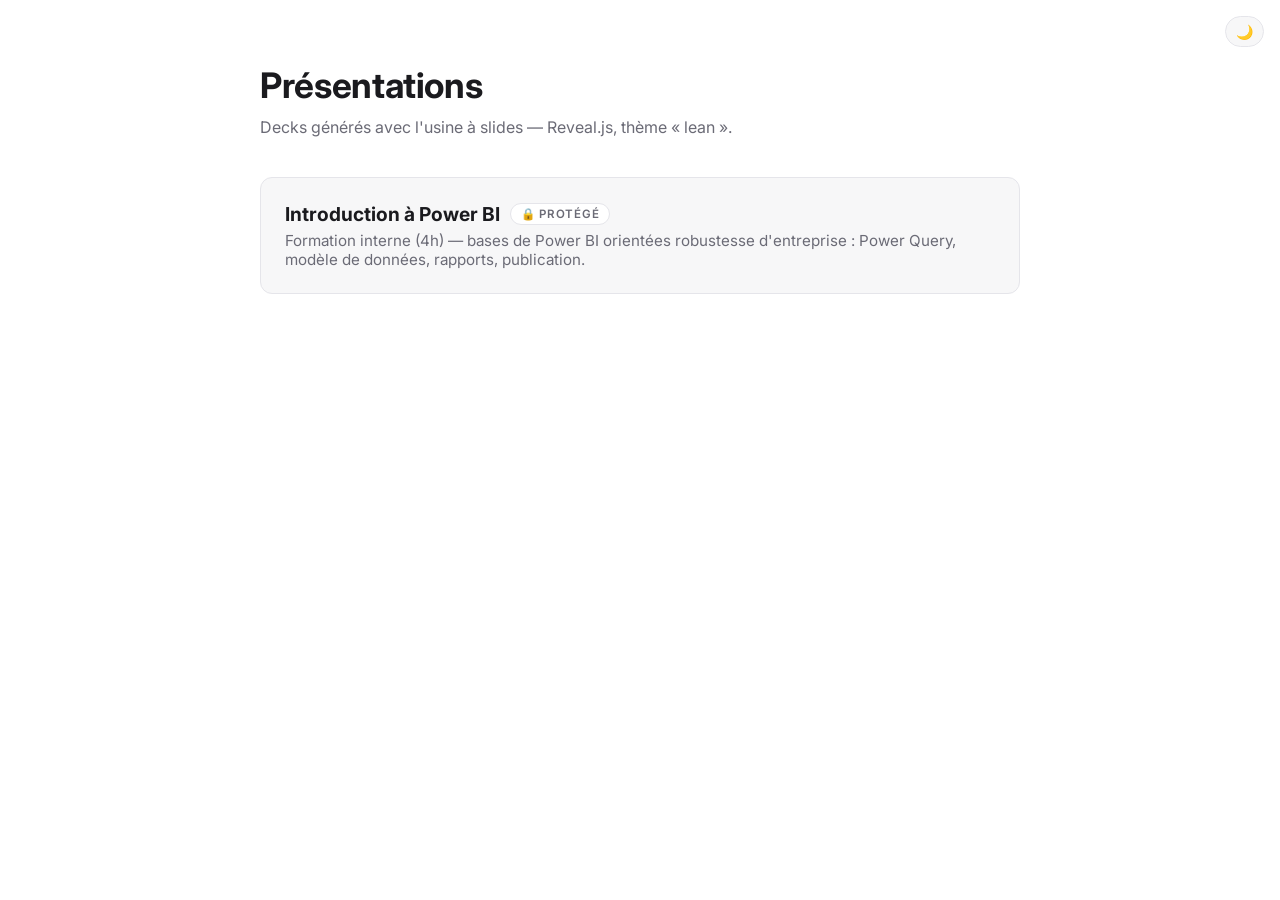
==== index.html @ d25d070b "Initial commit: slide factory with Power BI intro deck - Shared "lean" Reveal.js theme (FR/EN/ES, da" ====
<!DOCTYPE html>
<html lang="fr">
<head>
  <meta charset="utf-8" />
  <meta name="viewport" content="width=device-width, initial-scale=1.0" />
  <title>Présentations</title>

  <link rel="preconnect" href="https://fonts.googleapis.com" />
  <link rel="preconnect" href="https://fonts.gstatic.com" crossorigin />
  <link href="https://fonts.googleapis.com/css2?family=Inter:wght@400;600;700&display=swap" rel="stylesheet" />

  <link rel="stylesheet" href="shared/theme/lean.css" />

  <style>
    body {
      font-family: var(--font-sans);
      background: var(--bg);
      color: var(--text);
      margin: 0;
      padding: 64px 24px;
    }
    .wrap {
      max-width: 760px;
      margin: 0 auto;
    }
    h1 {
      font-size: 2.2em;
      font-weight: 700;
      letter-spacing: -0.01em;
      margin: 0 0 0.3em 0;
    }
    .lead {
      color: var(--text-muted);
      margin: 0 0 2.5em 0;
    }
    .deck-link {
      display: block;
      text-decoration: none;
      color: inherit;
      margin-bottom: 16px;
    }
    .deck-link .card {
      border: 1px solid var(--border);
      border-radius: 12px;
      padding: 24px;
      background: var(--bg-alt);
      transition: border-color 0.15s ease;
    }
    .deck-link:hover .card {
      border-color: var(--accent);
    }
    .deck-link h2 {
      font-size: 1.2em;
      font-weight: 700;
      margin: 0 0 0.3em 0;
      display: flex;
      align-items: center;
      gap: 10px;
    }
    .deck-link p {
      margin: 0;
      color: var(--text-muted);
      font-size: 0.95em;
    }
    .badge {
      font-size: 0.6em;
      font-weight: 600;
      letter-spacing: 0.06em;
      text-transform: uppercase;
      color: var(--text-muted);
      border: 1px solid var(--border);
      border-radius: 999px;
      padding: 3px 10px;
      background: var(--bg);
    }
    .theme-switch {
      position: fixed;
      top: 16px;
      right: 16px;
      border: 1px solid var(--border);
      border-radius: 999px;
      background: var(--bg-alt);
      color: var(--text-muted);
      font-size: 14px;
      padding: 6px 10px;
      cursor: pointer;
      font-family: var(--font-sans);
    }
  </style>
</head>
<body>
  <button type="button" class="theme-switch" data-toggle-theme aria-label="Basculer le mode sombre / Toggle dark mode">🌙</button>

  <div class="wrap">
    <h1>Présentations</h1>
    <p class="lead">Decks générés avec l'usine à slides — Reveal.js, thème « lean ».</p>

    <a class="deck-link" href="powerbi/slides/index.protected.html">
      <div class="card">
        <h2>Introduction à Power BI <span class="badge">🔒 Protégé</span></h2>
        <p>Formation interne (4h) — bases de Power BI orientées robustesse d'entreprise : Power Query, modèle de données, rapports, publication.</p>
      </div>
    </a>
  </div>

  <script>
    var root = document.documentElement;
    function applyTheme(theme) {
      root.setAttribute('data-theme', theme);
      localStorage.setItem('slide-theme', theme);
    }
    document.querySelector('[data-toggle-theme]').addEventListener('click', function () {
      applyTheme(root.getAttribute('data-theme') === 'dark' ? 'light' : 'dark');
    });
    applyTheme(localStorage.getItem('slide-theme') || 'light');
  </script>
</body>
</html>
---- shared/theme/lean.css ----
/*
 * "Lean" Reveal.js theme — usine à slides
 *
 * Esthétique sobre inspirée des design systems modernes (type/espacement
 * généreux, une seule couleur d'accent, pas de dégradés ni d'ombres lourdes).
 *
 * Personnalisation par deck : surcharger les variables --accent, --bg, etc.
 * dans une feuille de style chargée APRÈS ce fichier (voir shared/theme/README
 * ou le commentaire en tête de chaque index.html généré).
 */

:root {
  --bg: #ffffff;
  --bg-alt: #f7f7f8;
  --text: #1a1a1e;
  --text-muted: #6b6b76;
  --accent: #4f46e5;
  --accent-contrast: #ffffff;
  --border: #e5e5ea;
  --code-bg: #f4f4f6;
  --code-string: #15803d;
  --code-number: #b45309;

  --font-sans: "Inter", -apple-system, "Segoe UI", Helvetica, Arial, sans-serif;
  --font-mono: "JetBrains Mono", "SF Mono", Menlo, Consolas, monospace;

  --r-heading-line-height: 1.15;
  --r-block-margin: 24px;
}

/* ---------- Dark mode ---------- */
/* Activé via [data-theme="dark"] sur <html> (voir template.html) */

:root[data-theme="dark"] {
  --bg: #18181b;
  --bg-alt: #232328;
  --text: #f4f4f5;
  --text-muted: #a1a1aa;
  --accent: #818cf8;
  --accent-contrast: #18181b;
  --border: #33333a;
  --code-bg: #232328;
  --code-string: #86efac;
  --code-number: #fbbf24;
}

/* ---------- i18n ---------- */
/* Chaque bloc traduit porte un attribut lang="fr|en|es" ; on n'affiche que
   celui qui correspond au data-lang courant sur <html>. Les éléments SANS
   attribut lang (code, images, structure) restent toujours visibles. */

:root[data-lang="fr"] [lang="en"],
:root[data-lang="fr"] [lang="es"],
:root[data-lang="en"] [lang="fr"],
:root[data-lang="en"] [lang="es"],
:root[data-lang="es"] [lang="fr"],
:root[data-lang="es"] [lang="en"] {
  display: none !important;
}

/* ---------- Niveau de détail (light / complet) ---------- */
/* Activé via data-detail="light|full" sur <html> (voir template.html).
   Les blocs portant la classe .detail apportent un complément
   d'information (relecture autonome) et restent masqués en mode "light"
   (présentation), affichés en mode "full". */

:root[data-detail="light"] .detail,
:root:not([data-detail]) .detail {
  display: none !important;
}

.reveal .detail {
  margin-top: var(--r-block-margin);
  padding: 14px 20px;
  border-left: 3px solid var(--accent);
  background: var(--bg-alt);
  border-radius: 0 8px 8px 0;
  font-size: 0.8em;
  color: var(--text-muted);
}

.reveal .detail > :last-child {
  margin-bottom: 0;
}

/* ---------- Base ---------- */

.reveal {
  font-family: var(--font-sans);
  font-size: 30px;
  font-weight: 400;
  color: var(--text);
  background-color: var(--bg);
  letter-spacing: 0;
}

.reveal .slides section {
  text-align: left;
  padding: 64px 80px;
}

.reveal .slides {
  text-align: left;
}

/* Slides marked .center keep the classic centered layout (titres, citations) */
.reveal .slides section.center {
  text-align: center;
}

/* ---------- Headings ---------- */

.reveal h1,
.reveal h2,
.reveal h3,
.reveal h4 {
  font-family: var(--font-sans);
  color: var(--text);
  font-weight: 700;
  line-height: var(--r-heading-line-height);
  letter-spacing: -0.01em;
  text-transform: none;
  margin: 0 0 0.5em 0;
}

.reveal h1 { font-size: 2.6em; }
.reveal h2 { font-size: 1.8em; }
.reveal h3 { font-size: 1.3em; color: var(--text-muted); font-weight: 600; }
.reveal h4 { font-size: 1.05em; color: var(--text-muted); font-weight: 600; }

/* Eyebrow / kicker au-dessus du titre de slide */
.reveal .eyebrow {
  display: block;
  font-size: 0.5em;
  font-weight: 700;
  letter-spacing: 0.12em;
  text-transform: uppercase;
  color: var(--accent);
  margin-bottom: 0.6em;
}

/* ---------- Text ---------- */

.reveal p {
  margin: 0 0 var(--r-block-margin) 0;
  line-height: 1.5;
}

.reveal .lead {
  font-size: 1.3em;
  color: var(--text-muted);
  font-weight: 400;
}

.reveal strong {
  font-weight: 600;
  color: var(--text);
}

.reveal a {
  color: var(--accent);
  text-decoration: underline;
  text-decoration-color: var(--border);
  text-underline-offset: 0.15em;
}

/* ---------- Lists ---------- */

.reveal ul,
.reveal ol {
  display: block;
  margin: 0 0 var(--r-block-margin) 0;
  padding-left: 1em;
}

.reveal li {
  margin-bottom: 0.45em;
  line-height: 1.4;
}

.reveal ul { list-style: none; }
.reveal ul > li { padding-left: 1.4em; position: relative; }
.reveal ul > li::before {
  content: "";
  position: absolute;
  left: 0;
  top: 0.55em;
  width: 7px;
  height: 7px;
  border-radius: 50%;
  background: var(--accent);
}

/* ---------- Code ---------- */

.reveal pre {
  width: 100%;
  margin: var(--r-block-margin) 0;
  box-shadow: none;
  border: 1px solid var(--border);
  border-radius: 8px;
  background: var(--code-bg);
}

.reveal pre code {
  font-family: var(--font-mono);
  padding: 16px 20px;
  max-height: none;
  border-radius: 8px;
}

.reveal code {
  font-family: var(--font-mono);
  background: var(--code-bg);
  border-radius: 4px;
  padding: 0.15em 0.4em;
  font-size: 0.85em;
}

/* Coloration syntaxique (highlight.js) basée sur les variables du thème,
   pour s'adapter automatiquement au mode clair/sombre. */
.hljs {
  background: transparent;
  color: var(--text);
}

.hljs-keyword,
.hljs-built_in,
.hljs-type,
.hljs-title.function_ {
  color: var(--accent);
}

.hljs-string,
.hljs-attr {
  color: var(--code-string);
}

.hljs-number,
.hljs-literal {
  color: var(--code-number);
}

.hljs-comment {
  color: var(--text-muted);
  font-style: italic;
}

/* ---------- Tables ---------- */

.reveal table {
  width: 100%;
  border-collapse: collapse;
  margin: var(--r-block-margin) 0;
  font-size: 0.85em;
}

.reveal table th,
.reveal table td {
  border-bottom: 1px solid var(--border);
  padding: 0.5em 0.8em;
  text-align: left;
}

.reveal table th {
  color: var(--text-muted);
  font-weight: 600;
  text-transform: uppercase;
  font-size: 0.75em;
  letter-spacing: 0.05em;
}

/* ---------- Cards / grid helpers ---------- */
/* Utilitaires simples pour composer des layouts sans CSS custom par slide */

.reveal .grid {
  display: grid;
  gap: 24px;
  width: 100%;
}

.reveal .grid.cols-2 { grid-template-columns: repeat(2, 1fr); }
.reveal .grid.cols-3 { grid-template-columns: repeat(3, 1fr); }

.reveal .card {
  border: 1px solid var(--border);
  border-radius: 12px;
  padding: 24px;
  background: var(--bg-alt);
}

.reveal .card h3,
.reveal .card h4 {
  margin-top: 0;
}

.reveal .stat {
  font-size: 2.4em;
  font-weight: 700;
  color: var(--accent);
  line-height: 1;
  margin-bottom: 0.2em;
}

.reveal .stat-label {
  font-size: 0.6em;
  color: var(--text-muted);
  text-transform: uppercase;
  letter-spacing: 0.08em;
  font-weight: 600;
}

/* ---------- Title / section slides ---------- */

.reveal section.title h1 {
  font-size: 3em;
}

.reveal section.title .subtitle {
  font-size: 1.2em;
  color: var(--text-muted);
  margin-top: 0.5em;
}

.reveal section.section h2 {
  font-size: 2.2em;
  color: var(--accent);
}

/* ---------- Footer / branding ---------- */

.reveal .slide-number {
  color: var(--text-muted);
  font-size: 0.5em;
  background: transparent;
}

.reveal .progress {
  color: var(--accent);
  height: 3px;
}

/* ---------- Images ---------- */

.reveal section img {
  border: none;
  box-shadow: none;
  border-radius: 8px;
}

/* ---------- Blockquote ---------- */

.reveal blockquote {
  border-left: 3px solid var(--accent);
  padding-left: 24px;
  font-style: normal;
  color: var(--text-muted);
  width: 100%;
  box-shadow: none;
  background: transparent;
}

/* ---------- Switcher langue / thème ---------- */
/* Barre flottante générée par template.html, hors du flux des slides */

.deck-controls {
  position: fixed;
  top: 16px;
  right: 16px;
  z-index: 100;
  display: flex;
  align-items: center;
  gap: 8px;
  font-family: var(--font-sans);
}

.deck-controls .lang-switch,
.deck-controls .detail-switch {
  display: flex;
  border: 1px solid var(--border);
  border-radius: 999px;
  overflow: hidden;
  background: var(--bg-alt);
}

.deck-controls .lang-switch button,
.deck-controls .detail-switch button,
.deck-controls .theme-switch {
  border: none;
  background: transparent;
  color: var(--text-muted);
  font-family: var(--font-sans);
  font-size: 12px;
  font-weight: 600;
  letter-spacing: 0.04em;
  cursor: pointer;
  padding: 6px 12px;
  line-height: 1;
}

.deck-controls .lang-switch button[aria-pressed="true"],
.deck-controls .detail-switch button[aria-pressed="true"] {
  background: var(--accent);
  color: var(--accent-contrast);
}

.deck-controls .theme-switch {
  border: 1px solid var(--border);
  border-radius: 999px;
  background: var(--bg-alt);
  padding: 6px 10px;
  font-size: 14px;
}

@media print {
  .deck-controls {
    display: none;
  }
}
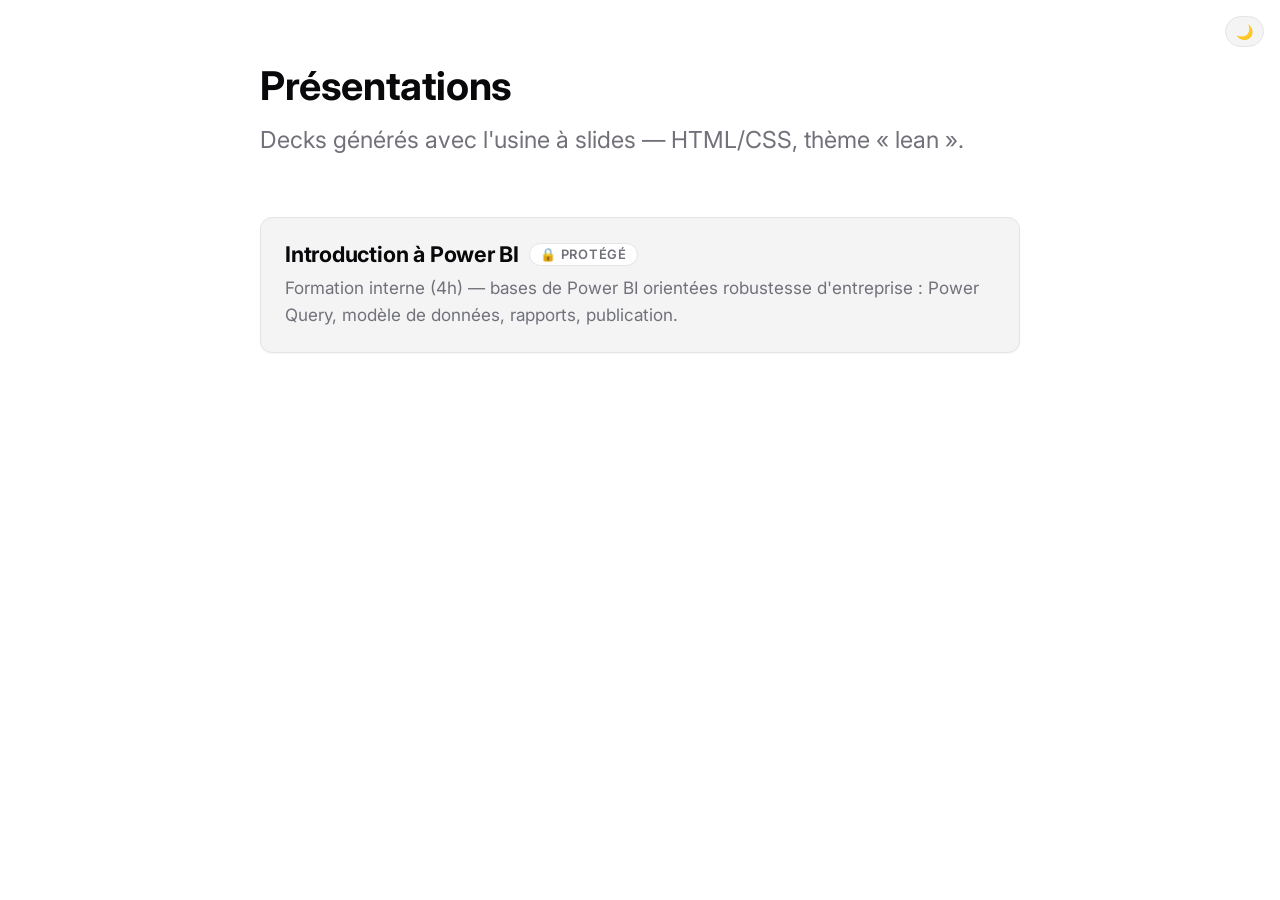
==== commit ecd0bc23: "Replace Reveal.js with plain HTML/CSS, shadcn-inspired lean theme Decks now scroll like a website (f" ====
--- a/index.html
+++ b/index.html
@@ -93,7 +93,7 @@
 
   <div class="wrap">
     <h1>Présentations</h1>
-    <p class="lead">Decks générés avec l'usine à slides — Reveal.js, thème « lean ».</p>
+    <p class="lead">Decks générés avec l'usine à slides — HTML/CSS, thème « lean ».</p>
 
     <a class="deck-link" href="powerbi/slides/index.protected.html">
       <div class="card">
--- a/shared/theme/lean.css
+++ b/shared/theme/lean.css
@@ -1,47 +1,56 @@
 /*
- * "Lean" Reveal.js theme — usine à slides
+ * "Lean" theme — usine à slides (HTML/CSS classique, sans framework)
  *
- * Esthétique sobre inspirée des design systems modernes (type/espacement
- * généreux, une seule couleur d'accent, pas de dégradés ni d'ombres lourdes).
+ * Esthétique inspirée de shadcn/ui : palette neutre (zinc), bordures fines,
+ * coins arrondis, ombres très discrètes, typographie généreuse. Chaque
+ * "slide" est une section plein écran avec scroll-snap — on navigue au
+ * scroll, aux flèches, ou en swipant, comme sur un site, pas un PowerPoint.
  *
  * Personnalisation par deck : surcharger les variables --accent, --bg, etc.
- * dans une feuille de style chargée APRÈS ce fichier (voir shared/theme/README
- * ou le commentaire en tête de chaque index.html généré).
+ * dans un <style> chargé APRÈS ce fichier (voir template.html).
  */
 
 :root {
   --bg: #ffffff;
-  --bg-alt: #f7f7f8;
-  --text: #1a1a1e;
-  --text-muted: #6b6b76;
+  --bg-alt: #f4f4f5;
+  --text: #09090b;
+  --text-muted: #71717a;
   --accent: #4f46e5;
   --accent-contrast: #ffffff;
-  --border: #e5e5ea;
+  --border: #e4e4e7;
   --code-bg: #f4f4f6;
   --code-string: #15803d;
   --code-number: #b45309;
+  --shadow-sm: 0 1px 2px 0 rgb(0 0 0 / 0.04);
+  --shadow-md: 0 4px 12px -2px rgb(0 0 0 / 0.06);
+
+  --radius-sm: 6px;
+  --radius-md: 10px;
+  --radius-lg: 14px;
 
   --font-sans: "Inter", -apple-system, "Segoe UI", Helvetica, Arial, sans-serif;
   --font-mono: "JetBrains Mono", "SF Mono", Menlo, Consolas, monospace;
 
-  --r-heading-line-height: 1.15;
-  --r-block-margin: 24px;
+  --block-margin: 24px;
+  --slide-max-width: 1080px;
 }
 
 /* ---------- Dark mode ---------- */
 /* Activé via [data-theme="dark"] sur <html> (voir template.html) */
 
 :root[data-theme="dark"] {
-  --bg: #18181b;
-  --bg-alt: #232328;
-  --text: #f4f4f5;
+  --bg: #09090b;
+  --bg-alt: #18181b;
+  --text: #fafafa;
   --text-muted: #a1a1aa;
   --accent: #818cf8;
-  --accent-contrast: #18181b;
-  --border: #33333a;
-  --code-bg: #232328;
+  --accent-contrast: #09090b;
+  --border: #27272a;
+  --code-bg: #18181b;
   --code-string: #86efac;
   --code-number: #fbbf24;
+  --shadow-sm: 0 1px 2px 0 rgb(0 0 0 / 0.4);
+  --shadow-md: 0 4px 12px -2px rgb(0 0 0 / 0.5);
 }
 
 /* ---------- i18n ---------- */
@@ -69,95 +78,116 @@
   display: none !important;
 }
 
-.reveal .detail {
-  margin-top: var(--r-block-margin);
+.detail {
+  margin-top: var(--block-margin);
   padding: 14px 20px;
   border-left: 3px solid var(--accent);
   background: var(--bg-alt);
-  border-radius: 0 8px 8px 0;
-  font-size: 0.8em;
-  color: var(--text-muted);
-}
-
-.reveal .detail > :last-child {
+  border-radius: 0 var(--radius-md) var(--radius-md) 0;
+  font-size: 0.85em;
+  color: var(--text-muted);
+}
+
+.detail > :last-child {
   margin-bottom: 0;
 }
 
 /* ---------- Base ---------- */
 
-.reveal {
+* {
+  box-sizing: border-box;
+}
+
+html, body {
+  margin: 0;
+  height: 100%;
+}
+
+body {
   font-family: var(--font-sans);
-  font-size: 30px;
+  font-size: 18px;
   font-weight: 400;
+  line-height: 1.6;
   color: var(--text);
   background-color: var(--bg);
   letter-spacing: 0;
-}
-
-.reveal .slides section {
+  height: 100vh;
+  overflow-y: auto;
+  scroll-snap-type: y mandatory;
+  scroll-behavior: smooth;
+}
+
+/* ---------- Slides ---------- */
+/* Chaque <section class="slide"> occupe (au moins) un écran et s'aligne au
+   scroll-snap. Si le contenu dépasse (mode "full" avec .detail), la section
+   s'étire simplement — on scrolle naturellement à l'intérieur. */
+
+.slide {
+  min-height: 100vh;
+  width: min(100%, var(--slide-max-width));
+  margin: 0 auto;
+  padding: 64px 48px;
+  display: flex;
+  flex-direction: column;
+  justify-content: center;
   text-align: left;
-  padding: 64px 80px;
-}
-
-.reveal .slides {
-  text-align: left;
-}
-
-/* Slides marked .center keep the classic centered layout (titres, citations) */
-.reveal .slides section.center {
+  scroll-snap-align: start;
+  scroll-snap-stop: always;
+}
+
+/* Slides marquées .center : layout centré (titres, séparateurs, citations) */
+.slide.center {
+  align-items: center;
   text-align: center;
 }
 
 /* ---------- Headings ---------- */
 
-.reveal h1,
-.reveal h2,
-.reveal h3,
-.reveal h4 {
+h1, h2, h3, h4 {
   font-family: var(--font-sans);
   color: var(--text);
   font-weight: 700;
-  line-height: var(--r-heading-line-height);
+  line-height: 1.15;
   letter-spacing: -0.01em;
   text-transform: none;
   margin: 0 0 0.5em 0;
 }
 
-.reveal h1 { font-size: 2.6em; }
-.reveal h2 { font-size: 1.8em; }
-.reveal h3 { font-size: 1.3em; color: var(--text-muted); font-weight: 600; }
-.reveal h4 { font-size: 1.05em; color: var(--text-muted); font-weight: 600; }
+h1 { font-size: clamp(2em, 5vw, 3em); }
+h2 { font-size: clamp(1.5em, 3.4vw, 2em); }
+h3 { font-size: 1.3em; color: var(--text-muted); font-weight: 600; }
+h4 { font-size: 1.05em; color: var(--text-muted); font-weight: 600; }
 
 /* Eyebrow / kicker au-dessus du titre de slide */
-.reveal .eyebrow {
+.eyebrow {
   display: block;
-  font-size: 0.5em;
+  font-size: 0.8em;
   font-weight: 700;
   letter-spacing: 0.12em;
   text-transform: uppercase;
   color: var(--accent);
-  margin-bottom: 0.6em;
+  margin-bottom: 0.8em;
 }
 
 /* ---------- Text ---------- */
 
-.reveal p {
-  margin: 0 0 var(--r-block-margin) 0;
-  line-height: 1.5;
-}
-
-.reveal .lead {
+p {
+  margin: 0 0 var(--block-margin) 0;
+  line-height: 1.6;
+}
+
+.lead {
   font-size: 1.3em;
   color: var(--text-muted);
   font-weight: 400;
 }
 
-.reveal strong {
+strong {
   font-weight: 600;
   color: var(--text);
 }
 
-.reveal a {
+a {
   color: var(--accent);
   text-decoration: underline;
   text-decoration-color: var(--border);
@@ -166,25 +196,24 @@
 
 /* ---------- Lists ---------- */
 
-.reveal ul,
-.reveal ol {
+ul, ol {
   display: block;
-  margin: 0 0 var(--r-block-margin) 0;
+  margin: 0 0 var(--block-margin) 0;
   padding-left: 1em;
 }
 
-.reveal li {
+li {
   margin-bottom: 0.45em;
-  line-height: 1.4;
-}
-
-.reveal ul { list-style: none; }
-.reveal ul > li { padding-left: 1.4em; position: relative; }
-.reveal ul > li::before {
+  line-height: 1.5;
+}
+
+ul { list-style: none; }
+ul > li { padding-left: 1.4em; position: relative; }
+ul > li::before {
   content: "";
   position: absolute;
   left: 0;
-  top: 0.55em;
+  top: 0.6em;
   width: 7px;
   height: 7px;
   border-radius: 50%;
@@ -193,23 +222,25 @@
 
 /* ---------- Code ---------- */
 
-.reveal pre {
+pre {
   width: 100%;
-  margin: var(--r-block-margin) 0;
+  margin: var(--block-margin) 0;
   box-shadow: none;
   border: 1px solid var(--border);
-  border-radius: 8px;
+  border-radius: var(--radius-md);
   background: var(--code-bg);
-}
-
-.reveal pre code {
+  overflow: auto;
+}
+
+pre code {
+  display: block;
   font-family: var(--font-mono);
   padding: 16px 20px;
-  max-height: none;
-  border-radius: 8px;
-}
-
-.reveal code {
+  font-size: 0.85em;
+  line-height: 1.5;
+}
+
+code {
   font-family: var(--font-mono);
   background: var(--code-bg);
   border-radius: 4px;
@@ -248,21 +279,21 @@
 
 /* ---------- Tables ---------- */
 
-.reveal table {
+table {
   width: 100%;
   border-collapse: collapse;
-  margin: var(--r-block-margin) 0;
-  font-size: 0.85em;
-}
-
-.reveal table th,
-.reveal table td {
+  margin: var(--block-margin) 0;
+  font-size: 0.9em;
+}
+
+table th,
+table td {
   border-bottom: 1px solid var(--border);
-  padding: 0.5em 0.8em;
+  padding: 0.6em 0.9em;
   text-align: left;
 }
 
-.reveal table th {
+table th {
   color: var(--text-muted);
   font-weight: 600;
   text-transform: uppercase;
@@ -273,37 +304,38 @@
 /* ---------- Cards / grid helpers ---------- */
 /* Utilitaires simples pour composer des layouts sans CSS custom par slide */
 
-.reveal .grid {
+.grid {
   display: grid;
   gap: 24px;
   width: 100%;
 }
 
-.reveal .grid.cols-2 { grid-template-columns: repeat(2, 1fr); }
-.reveal .grid.cols-3 { grid-template-columns: repeat(3, 1fr); }
-
-.reveal .card {
+.grid.cols-2 { grid-template-columns: repeat(2, 1fr); }
+.grid.cols-3 { grid-template-columns: repeat(3, 1fr); }
+
+.card {
   border: 1px solid var(--border);
-  border-radius: 12px;
+  border-radius: var(--radius-lg);
   padding: 24px;
-  background: var(--bg-alt);
-}
-
-.reveal .card h3,
-.reveal .card h4 {
+  background: var(--bg);
+  box-shadow: var(--shadow-sm);
+}
+
+.card h3,
+.card h4 {
   margin-top: 0;
 }
 
-.reveal .stat {
+.stat {
   font-size: 2.4em;
   font-weight: 700;
   color: var(--accent);
   line-height: 1;
-  margin-bottom: 0.2em;
-}
-
-.reveal .stat-label {
-  font-size: 0.6em;
+  margin-bottom: 0.3em;
+}
+
+.stat-label {
+  font-size: 0.8em;
   color: var(--text-muted);
   text-transform: uppercase;
   letter-spacing: 0.08em;
@@ -312,56 +344,56 @@
 
 /* ---------- Title / section slides ---------- */
 
-.reveal section.title h1 {
-  font-size: 3em;
-}
-
-.reveal section.title .subtitle {
-  font-size: 1.2em;
+.slide.title h1 {
+  font-size: clamp(2.4em, 6vw, 3.6em);
+}
+
+.slide.title .subtitle {
+  font-size: 1.25em;
   color: var(--text-muted);
   margin-top: 0.5em;
 }
 
-.reveal section.section h2 {
-  font-size: 2.2em;
+.slide.section h2 {
+  font-size: clamp(1.8em, 4.5vw, 2.6em);
   color: var(--accent);
 }
 
-/* ---------- Footer / branding ---------- */
-
-.reveal .slide-number {
-  color: var(--text-muted);
-  font-size: 0.5em;
-  background: transparent;
-}
-
-.reveal .progress {
-  color: var(--accent);
-  height: 3px;
-}
-
 /* ---------- Images ---------- */
 
-.reveal section img {
+.slide img {
+  max-width: 100%;
+  border: 1px solid var(--border);
+  border-radius: var(--radius-lg);
+  box-shadow: var(--shadow-sm);
+}
+
+.slide.title img,
+.slide.center img {
   border: none;
   box-shadow: none;
-  border-radius: 8px;
 }
 
 /* ---------- Blockquote ---------- */
 
-.reveal blockquote {
+blockquote {
   border-left: 3px solid var(--accent);
   padding-left: 24px;
+  margin: var(--block-margin) 0;
   font-style: normal;
   color: var(--text-muted);
   width: 100%;
-  box-shadow: none;
-  background: transparent;
-}
-
-/* ---------- Switcher langue / thème ---------- */
-/* Barre flottante générée par template.html, hors du flux des slides */
+}
+
+/* ---------- Speaker notes ---------- */
+/* Notes orateur : jamais affichées dans le deck lui-même (visibles
+   uniquement dans le code source / en lecture du brief). */
+
+.notes {
+  display: none;
+}
+
+/* ---------- Deck controls (switcher langue / thème / détail) ---------- */
 
 .deck-controls {
   position: fixed;
@@ -380,7 +412,8 @@
   border: 1px solid var(--border);
   border-radius: 999px;
   overflow: hidden;
-  background: var(--bg-alt);
+  background: var(--bg);
+  box-shadow: var(--shadow-sm);
 }
 
 .deck-controls .lang-switch button,
@@ -396,6 +429,12 @@
   cursor: pointer;
   padding: 6px 12px;
   line-height: 1;
+  transition: background-color 0.15s ease, color 0.15s ease;
+}
+
+.deck-controls .lang-switch button:hover,
+.deck-controls .detail-switch button:hover {
+  background: var(--bg-alt);
 }
 
 .deck-controls .lang-switch button[aria-pressed="true"],
@@ -407,13 +446,73 @@
 .deck-controls .theme-switch {
   border: 1px solid var(--border);
   border-radius: 999px;
-  background: var(--bg-alt);
+  background: var(--bg);
+  box-shadow: var(--shadow-sm);
   padding: 6px 10px;
   font-size: 14px;
 }
 
+.deck-controls .theme-switch:hover {
+  background: var(--bg-alt);
+}
+
+/* ---------- Progress bar / slide counter ---------- */
+/* Indicateur de position dans le deck, géré en JS simple (IntersectionObserver). */
+
+.progress-bar {
+  position: fixed;
+  top: 0;
+  left: 0;
+  height: 3px;
+  width: 0%;
+  background: var(--accent);
+  z-index: 101;
+  transition: width 0.2s ease;
+}
+
+.slide-counter {
+  position: fixed;
+  bottom: 16px;
+  right: 16px;
+  z-index: 100;
+  font-family: var(--font-mono);
+  font-size: 12px;
+  color: var(--text-muted);
+  background: var(--bg);
+  border: 1px solid var(--border);
+  border-radius: 999px;
+  padding: 4px 10px;
+  box-shadow: var(--shadow-sm);
+}
+
+/* ---------- Responsive ---------- */
+
+@media (max-width: 760px) {
+  .slide {
+    padding: 48px 24px;
+  }
+  .grid.cols-2,
+  .grid.cols-3 {
+    grid-template-columns: 1fr;
+  }
+}
+
+/* ---------- Print / PDF export ---------- */
+/* Ouvrir index.html?print-pdf : chaque .slide devient une page imprimée. */
+
 @media print {
-  .deck-controls {
-    display: none;
+  body {
+    height: auto;
+    overflow: visible;
+    scroll-snap-type: none;
   }
-}
+  .slide {
+    min-height: 100vh;
+    page-break-after: always;
+  }
+  .deck-controls,
+  .progress-bar,
+  .slide-counter {
+    display: none !important;
+  }
+}
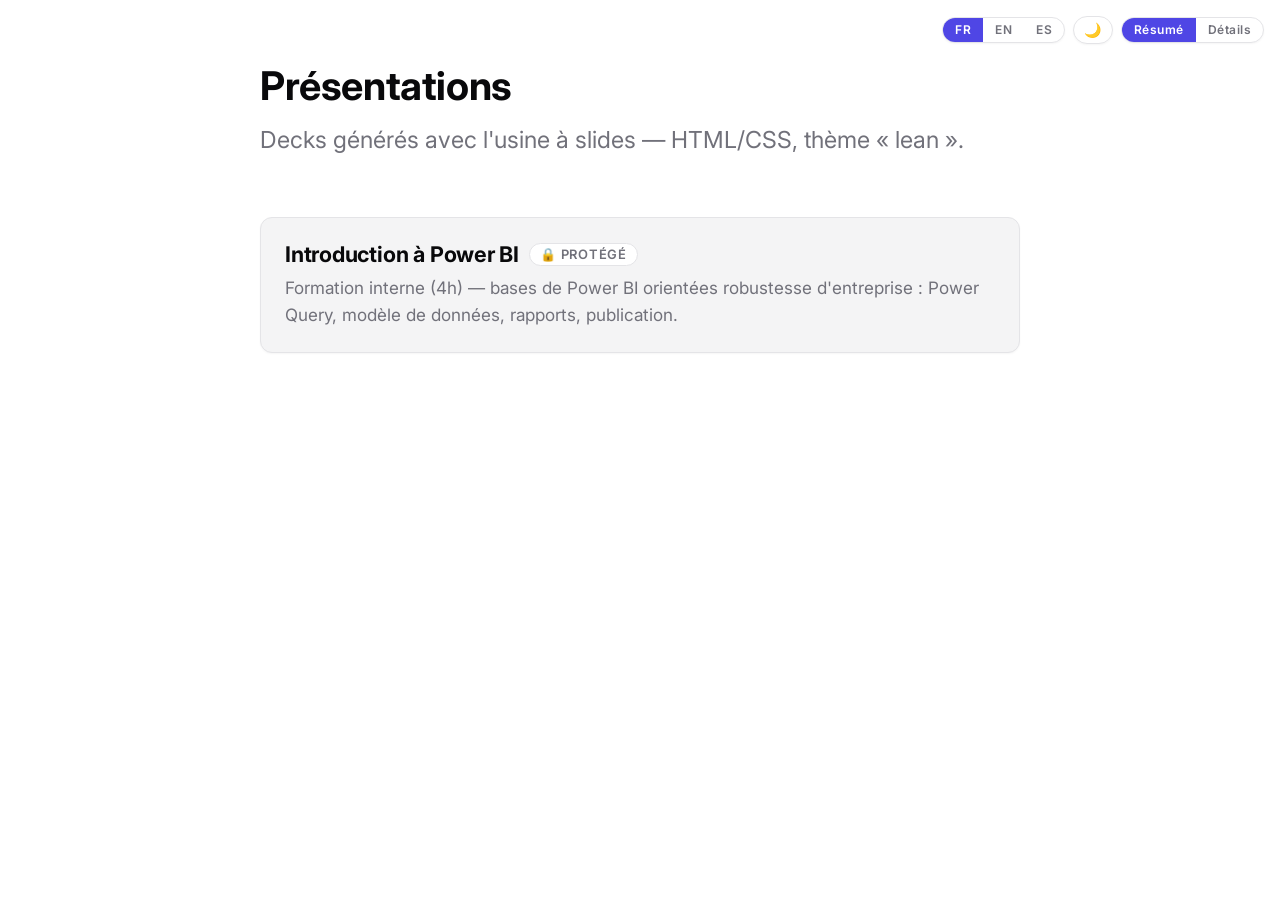
==== commit cb22ffa3: "Add home link, full controls toolbar on landing page, clearer detail labels - Deck pages get a 🏠 lin" ====
--- a/index.html
+++ b/index.html
@@ -73,46 +73,102 @@
       padding: 3px 10px;
       background: var(--bg);
     }
-    .theme-switch {
-      position: fixed;
-      top: 16px;
-      right: 16px;
-      border: 1px solid var(--border);
-      border-radius: 999px;
-      background: var(--bg-alt);
-      color: var(--text-muted);
-      font-size: 14px;
-      padding: 6px 10px;
-      cursor: pointer;
-      font-family: var(--font-sans);
-    }
   </style>
 </head>
 <body>
-  <button type="button" class="theme-switch" data-toggle-theme aria-label="Basculer le mode sombre / Toggle dark mode">🌙</button>
+  <div class="deck-controls">
+    <div class="lang-switch" role="group" aria-label="Langue / Language / Idioma">
+      <button type="button" data-set-lang="fr" aria-pressed="true">FR</button>
+      <button type="button" data-set-lang="en" aria-pressed="false">EN</button>
+      <button type="button" data-set-lang="es" aria-pressed="false">ES</button>
+    </div>
+    <button type="button" class="theme-switch" data-toggle-theme aria-label="Basculer le mode sombre / Toggle dark mode">🌙</button>
+    <div class="detail-switch" role="group" aria-label="Niveau de détail / Detail level / Nivel de detalle">
+      <button type="button" data-set-detail="light" aria-pressed="true">
+        <span lang="fr">Résumé</span><span lang="en">Summary</span><span lang="es">Resumen</span>
+      </button>
+      <button type="button" data-set-detail="full" aria-pressed="false">
+        <span lang="fr">Détails</span><span lang="en">Details</span><span lang="es">Detalles</span>
+      </button>
+    </div>
+  </div>
 
   <div class="wrap">
-    <h1>Présentations</h1>
-    <p class="lead">Decks générés avec l'usine à slides — HTML/CSS, thème « lean ».</p>
+    <h1 lang="fr">Présentations</h1>
+    <h1 lang="en">Presentations</h1>
+    <h1 lang="es">Presentaciones</h1>
+
+    <p class="lead" lang="fr">Decks générés avec l'usine à slides — HTML/CSS, thème « lean ».</p>
+    <p class="lead" lang="en">Decks generated with the slide factory — plain HTML/CSS, "lean" theme.</p>
+    <p class="lead" lang="es">Decks generados con la fábrica de diapositivas — HTML/CSS plano, tema «lean».</p>
+
+    <div class="detail" lang="fr">Pensés pour être ouverts directement dans un navigateur, sans installation — chaque deck défile comme un site web (FR/EN/ES, mode clair/sombre, lecture résumée ou détaillée).</div>
+    <div class="detail" lang="en">Designed to be opened directly in a browser, no install needed — each deck scrolls like a website (FR/EN/ES, light/dark mode, summary or detailed reading).</div>
+    <div class="detail" lang="es">Pensados para abrirse directamente en el navegador, sin instalación — cada deck se desplaza como un sitio web (FR/EN/ES, modo claro/oscuro, lectura resumida o detallada).</div>
 
     <a class="deck-link" href="powerbi/slides/index.protected.html">
       <div class="card">
-        <h2>Introduction à Power BI <span class="badge">🔒 Protégé</span></h2>
-        <p>Formation interne (4h) — bases de Power BI orientées robustesse d'entreprise : Power Query, modèle de données, rapports, publication.</p>
+        <h2>
+          <span lang="fr">Introduction à Power BI</span>
+          <span lang="en">Introduction to Power BI</span>
+          <span lang="es">Introducción a Power BI</span>
+          <span class="badge">
+            <span lang="fr">🔒 Protégé</span>
+            <span lang="en">🔒 Protected</span>
+            <span lang="es">🔒 Protegido</span>
+          </span>
+        </h2>
+        <p lang="fr">Formation interne (4h) — bases de Power BI orientées robustesse d'entreprise : Power Query, modèle de données, rapports, publication.</p>
+        <p lang="en">Internal training (4h) — Power BI basics focused on enterprise-grade robustness: Power Query, data model, reports, publishing.</p>
+        <p lang="es">Formación interna (4h) — fundamentos de Power BI orientados a la robustez empresarial: Power Query, modelo de datos, informes, publicación.</p>
       </div>
     </a>
   </div>
 
   <script>
     var root = document.documentElement;
+
+    function applyLang(lang) {
+      root.setAttribute('data-lang', lang);
+      root.setAttribute('lang', lang);
+      document.querySelectorAll('.lang-switch [data-set-lang]').forEach(function (btn) {
+        btn.setAttribute('aria-pressed', btn.getAttribute('data-set-lang') === lang ? 'true' : 'false');
+      });
+      localStorage.setItem('slide-lang', lang);
+    }
+
     function applyTheme(theme) {
       root.setAttribute('data-theme', theme);
       localStorage.setItem('slide-theme', theme);
     }
+
+    function applyDetail(level) {
+      root.setAttribute('data-detail', level);
+      document.querySelectorAll('.detail-switch [data-set-detail]').forEach(function (btn) {
+        btn.setAttribute('aria-pressed', btn.getAttribute('data-set-detail') === level ? 'true' : 'false');
+      });
+      localStorage.setItem('slide-detail', level);
+    }
+
+    document.querySelectorAll('.lang-switch [data-set-lang]').forEach(function (btn) {
+      btn.addEventListener('click', function () {
+        applyLang(btn.getAttribute('data-set-lang'));
+      });
+    });
+
     document.querySelector('[data-toggle-theme]').addEventListener('click', function () {
       applyTheme(root.getAttribute('data-theme') === 'dark' ? 'light' : 'dark');
     });
+
+    document.querySelectorAll('.detail-switch [data-set-detail]').forEach(function (btn) {
+      btn.addEventListener('click', function () {
+        applyDetail(btn.getAttribute('data-set-detail'));
+      });
+    });
+
+    applyLang(localStorage.getItem('slide-lang') || 'fr');
     applyTheme(localStorage.getItem('slide-theme') || 'light');
+    applyDetail(localStorage.getItem('slide-detail') || 'light');
   </script>
 </body>
 </html>
--- a/shared/theme/lean.css
+++ b/shared/theme/lean.css
@@ -103,6 +103,16 @@
   height: 100%;
 }
 
+/* Le scroll-snap doit être posé sur <html> : c'est l'élément qui scrolle
+   réellement (le navigateur propage l'overflow de <body> vers le viewport,
+   mais pas scroll-snap-type — le poser sur <body> est silencieusement
+   sans effet). */
+html {
+  overflow-y: auto;
+  scroll-snap-type: y mandatory;
+  scroll-behavior: smooth;
+}
+
 body {
   font-family: var(--font-sans);
   font-size: 18px;
@@ -111,10 +121,6 @@
   color: var(--text);
   background-color: var(--bg);
   letter-spacing: 0;
-  height: 100vh;
-  overflow-y: auto;
-  scroll-snap-type: y mandatory;
-  scroll-behavior: smooth;
 }
 
 /* ---------- Slides ---------- */
@@ -401,6 +407,8 @@
   right: 16px;
   z-index: 100;
   display: flex;
+  flex-wrap: wrap;
+  justify-content: flex-end;
   align-items: center;
   gap: 8px;
   font-family: var(--font-sans);
@@ -443,16 +451,24 @@
   color: var(--accent-contrast);
 }
 
-.deck-controls .theme-switch {
+.deck-controls .theme-switch,
+.deck-controls .home-link {
+  display: inline-flex;
+  align-items: center;
+  justify-content: center;
   border: 1px solid var(--border);
   border-radius: 999px;
   background: var(--bg);
   box-shadow: var(--shadow-sm);
   padding: 6px 10px;
   font-size: 14px;
-}
-
-.deck-controls .theme-switch:hover {
+  color: var(--text-muted);
+  text-decoration: none;
+  line-height: 1;
+}
+
+.deck-controls .theme-switch:hover,
+.deck-controls .home-link:hover {
   background: var(--bg-alt);
 }
 
@@ -501,10 +517,12 @@
 /* Ouvrir index.html?print-pdf : chaque .slide devient une page imprimée. */
 
 @media print {
+  html {
+    overflow: visible;
+    scroll-snap-type: none;
+  }
   body {
     height: auto;
-    overflow: visible;
-    scroll-snap-type: none;
   }
   .slide {
     min-height: 100vh;
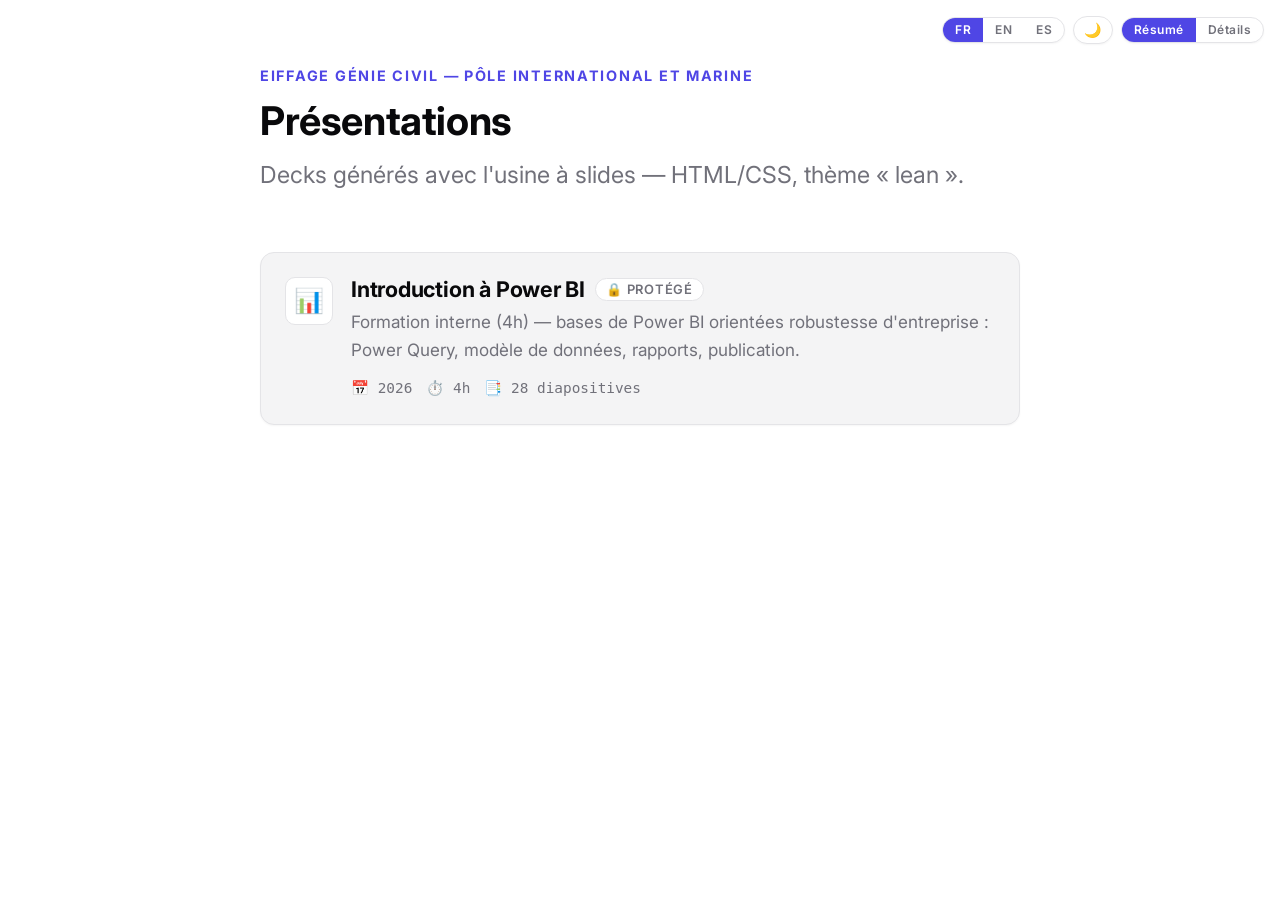
==== commit 923d9077: "Brand landing page and add icon/metadata to deck cards - Add "Eiffage Génie Civil — Pôle Internation" ====
--- a/index.html
+++ b/index.html
@@ -33,6 +33,14 @@
       color: var(--text-muted);
       margin: 0 0 2.5em 0;
     }
+    .org-eyebrow {
+      font-size: 0.8em;
+      font-weight: 700;
+      letter-spacing: 0.12em;
+      text-transform: uppercase;
+      color: var(--accent);
+      margin: 0 0 0.8em 0;
+    }
     .deck-link {
       display: block;
       text-decoration: none;
@@ -40,14 +48,36 @@
       margin-bottom: 16px;
     }
     .deck-link .card {
+      display: flex;
+      gap: 18px;
+      align-items: flex-start;
       border: 1px solid var(--border);
-      border-radius: 12px;
+      border-radius: var(--radius-lg);
       padding: 24px;
       background: var(--bg-alt);
-      transition: border-color 0.15s ease;
+      box-shadow: var(--shadow-sm);
+      transition: border-color 0.15s ease, box-shadow 0.15s ease, transform 0.15s ease;
     }
     .deck-link:hover .card {
       border-color: var(--accent);
+      box-shadow: var(--shadow-md);
+      transform: translateY(-2px);
+    }
+    .deck-link .card-icon {
+      flex: none;
+      width: 48px;
+      height: 48px;
+      display: flex;
+      align-items: center;
+      justify-content: center;
+      font-size: 24px;
+      border-radius: var(--radius-md);
+      background: var(--bg);
+      border: 1px solid var(--border);
+    }
+    .deck-link .card-body {
+      flex: 1;
+      min-width: 0;
     }
     .deck-link h2 {
       font-size: 1.2em;
@@ -61,6 +91,20 @@
       margin: 0;
       color: var(--text-muted);
       font-size: 0.95em;
+    }
+    .card-meta {
+      display: flex;
+      flex-wrap: wrap;
+      gap: 14px;
+      margin-top: 14px;
+      font-family: var(--font-mono);
+      font-size: 0.8em;
+      color: var(--text-muted);
+    }
+    .card-meta span {
+      display: inline-flex;
+      align-items: center;
+      gap: 5px;
     }
     .badge {
       font-size: 0.6em;
@@ -94,6 +138,10 @@
   </div>
 
   <div class="wrap">
+    <p class="org-eyebrow" lang="fr">Eiffage Génie Civil — Pôle International et Marine</p>
+    <p class="org-eyebrow" lang="en">Eiffage Génie Civil — International &amp; Marine Division</p>
+    <p class="org-eyebrow" lang="es">Eiffage Génie Civil — División Internacional y Marítima</p>
+
     <h1 lang="fr">Présentations</h1>
     <h1 lang="en">Presentations</h1>
     <h1 lang="es">Presentaciones</h1>
@@ -108,19 +156,29 @@
 
     <a class="deck-link" href="powerbi/slides/index.protected.html">
       <div class="card">
-        <h2>
-          <span lang="fr">Introduction à Power BI</span>
-          <span lang="en">Introduction to Power BI</span>
-          <span lang="es">Introducción a Power BI</span>
-          <span class="badge">
-            <span lang="fr">🔒 Protégé</span>
-            <span lang="en">🔒 Protected</span>
-            <span lang="es">🔒 Protegido</span>
-          </span>
-        </h2>
-        <p lang="fr">Formation interne (4h) — bases de Power BI orientées robustesse d'entreprise : Power Query, modèle de données, rapports, publication.</p>
-        <p lang="en">Internal training (4h) — Power BI basics focused on enterprise-grade robustness: Power Query, data model, reports, publishing.</p>
-        <p lang="es">Formación interna (4h) — fundamentos de Power BI orientados a la robustez empresarial: Power Query, modelo de datos, informes, publicación.</p>
+        <div class="card-icon" aria-hidden="true">📊</div>
+        <div class="card-body">
+          <h2>
+            <span lang="fr">Introduction à Power BI</span>
+            <span lang="en">Introduction to Power BI</span>
+            <span lang="es">Introducción a Power BI</span>
+            <span class="badge">
+              <span lang="fr">🔒 Protégé</span>
+              <span lang="en">🔒 Protected</span>
+              <span lang="es">🔒 Protegido</span>
+            </span>
+          </h2>
+          <p lang="fr">Formation interne (4h) — bases de Power BI orientées robustesse d'entreprise : Power Query, modèle de données, rapports, publication.</p>
+          <p lang="en">Internal training (4h) — Power BI basics focused on enterprise-grade robustness: Power Query, data model, reports, publishing.</p>
+          <p lang="es">Formación interna (4h) — fundamentos de Power BI orientados a la robustez empresarial: Power Query, modelo de datos, informes, publicación.</p>
+          <div class="card-meta">
+            <span>📅 2026</span>
+            <span>⏱️ 4h</span>
+            <span lang="fr">📑 28 diapositives</span>
+            <span lang="en">📑 28 slides</span>
+            <span lang="es">📑 28 diapositivas</span>
+          </div>
+        </div>
       </div>
     </a>
   </div>
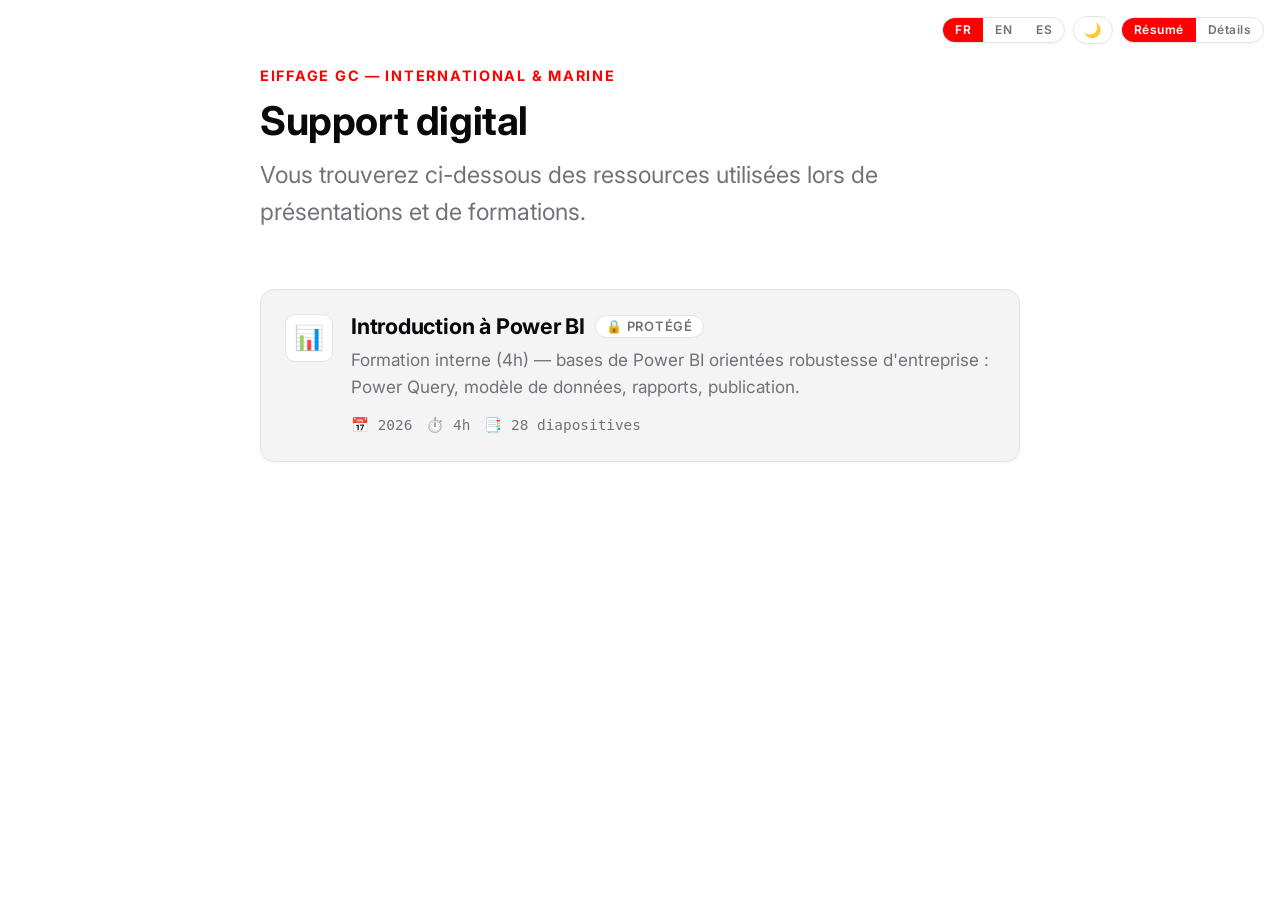
==== commit 77b157ab: "Update landing page copy, eyebrow, and accent color - Title: "Support digital" (FR/EN/ES) - Intro te" ====
--- a/index.html
+++ b/index.html
@@ -12,6 +12,7 @@
   <link rel="stylesheet" href="shared/theme/lean.css" />
 
   <style>
+    :root { --accent: #ff0000; --accent-contrast: #ffffff; }
     body {
       font-family: var(--font-sans);
       background: var(--bg);
@@ -138,17 +139,17 @@
   </div>
 
   <div class="wrap">
-    <p class="org-eyebrow" lang="fr">Eiffage Génie Civil — Pôle International et Marine</p>
-    <p class="org-eyebrow" lang="en">Eiffage Génie Civil — International &amp; Marine Division</p>
-    <p class="org-eyebrow" lang="es">Eiffage Génie Civil — División Internacional y Marítima</p>
-
-    <h1 lang="fr">Présentations</h1>
-    <h1 lang="en">Presentations</h1>
-    <h1 lang="es">Presentaciones</h1>
-
-    <p class="lead" lang="fr">Decks générés avec l'usine à slides — HTML/CSS, thème « lean ».</p>
-    <p class="lead" lang="en">Decks generated with the slide factory — plain HTML/CSS, "lean" theme.</p>
-    <p class="lead" lang="es">Decks generados con la fábrica de diapositivas — HTML/CSS plano, tema «lean».</p>
+    <p class="org-eyebrow" lang="fr">Eiffage GC — International &amp; Marine</p>
+    <p class="org-eyebrow" lang="en">Eiffage GC — International &amp; Marine</p>
+    <p class="org-eyebrow" lang="es">Eiffage GC — International &amp; Marine</p>
+
+    <h1 lang="fr">Support digital</h1>
+    <h1 lang="en">Digital resources</h1>
+    <h1 lang="es">Recursos digitales</h1>
+
+    <p class="lead" lang="fr">Vous trouverez ci-dessous des ressources utilisées lors de présentations et de formations.</p>
+    <p class="lead" lang="en">Below you will find resources used during presentations and training sessions.</p>
+    <p class="lead" lang="es">A continuación encontrará recursos utilizados en presentaciones y sesiones de formación.</p>
 
     <div class="detail" lang="fr">Pensés pour être ouverts directement dans un navigateur, sans installation — chaque deck défile comme un site web (FR/EN/ES, mode clair/sombre, lecture résumée ou détaillée).</div>
     <div class="detail" lang="en">Designed to be opened directly in a browser, no install needed — each deck scrolls like a website (FR/EN/ES, light/dark mode, summary or detailed reading).</div>
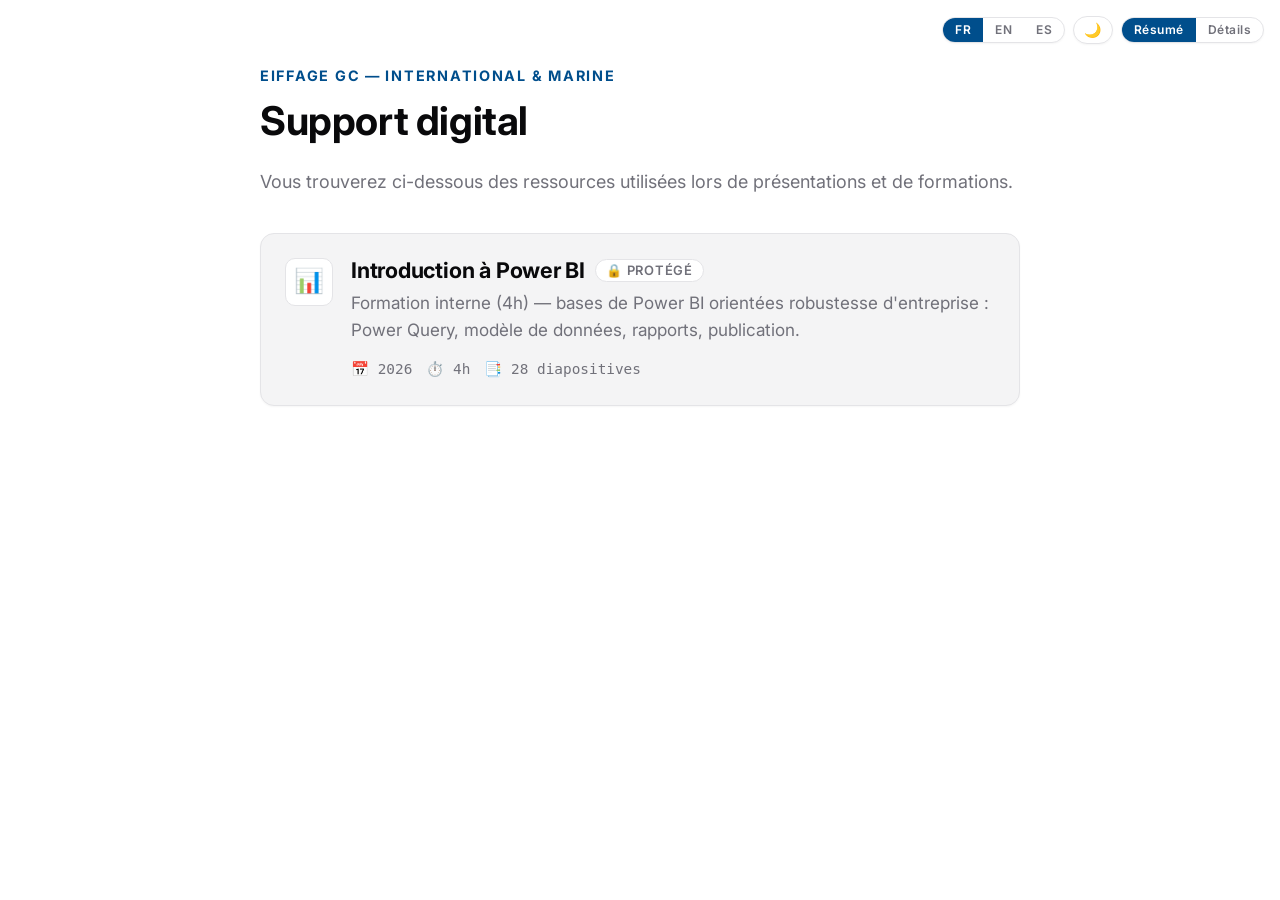
==== commit 55dbfcdb: "Add section breadcrumb, editable counter, arrow nav; air out slides - Section breadcrumb (top-left, " ====
--- a/index.html
+++ b/index.html
@@ -12,7 +12,7 @@
   <link rel="stylesheet" href="shared/theme/lean.css" />
 
   <style>
-    :root { --accent: #ff0000; --accent-contrast: #ffffff; }
+    :root { --accent: #004e8c; --accent-contrast: #ffffff; }
     body {
       font-family: var(--font-sans);
       background: var(--bg);
@@ -28,11 +28,15 @@
       font-size: 2.2em;
       font-weight: 700;
       letter-spacing: -0.01em;
-      margin: 0 0 0.3em 0;
+      margin: 0 0 0.6em 0;
     }
     .lead {
-      color: var(--text-muted);
-      margin: 0 0 2.5em 0;
+      font-size: 1em;
+      color: var(--text-muted);
+      margin: 0 0 2em 0;
+    }
+    .detail {
+      margin-bottom: 2.5rem;
     }
     .org-eyebrow {
       font-size: 0.8em;
--- a/shared/theme/lean.css
+++ b/shared/theme/lean.css
@@ -132,7 +132,7 @@
   min-height: 100vh;
   width: min(100%, var(--slide-max-width));
   margin: 0 auto;
-  padding: 64px 48px;
+  padding: 80px 64px;
   display: flex;
   flex-direction: column;
   justify-content: center;
@@ -156,7 +156,7 @@
   line-height: 1.15;
   letter-spacing: -0.01em;
   text-transform: none;
-  margin: 0 0 0.5em 0;
+  margin: 0 0 0.75em 0;
 }
 
 h1 { font-size: clamp(2em, 5vw, 3em); }
@@ -209,7 +209,7 @@
 }
 
 li {
-  margin-bottom: 0.45em;
+  margin-bottom: 0.6em;
   line-height: 1.5;
 }
 
@@ -491,26 +491,96 @@
   bottom: 16px;
   right: 16px;
   z-index: 100;
+  display: flex;
+  align-items: center;
+  gap: 4px;
   font-family: var(--font-mono);
   font-size: 12px;
   color: var(--text-muted);
   background: var(--bg);
   border: 1px solid var(--border);
   border-radius: 999px;
-  padding: 4px 10px;
+  padding: 4px 8px;
   box-shadow: var(--shadow-sm);
+}
+
+.counter-nav {
+  border: none;
+  background: transparent;
+  color: var(--text-muted);
+  font-family: var(--font-mono);
+  font-size: 9px;
+  line-height: 1;
+  padding: 0 2px;
+  cursor: pointer;
+}
+.counter-nav:hover { color: var(--text); }
+
+[data-current][contenteditable] {
+  outline: none;
+  border-bottom: 1px dotted var(--border);
+  min-width: 1.5ch;
+  text-align: center;
+  cursor: text;
+}
+[data-current][contenteditable]:focus {
+  border-bottom-color: var(--accent);
+  color: var(--text);
+}
+
+/* ---------- Section breadcrumb (en-tête gauche) ---------- */
+
+.section-breadcrumb {
+  position: fixed;
+  top: 16px;
+  left: 16px;
+  z-index: 100;
+  display: flex;
+  align-items: center;
+  gap: 6px;
+  max-width: 50vw;
+  overflow-x: auto;
+  scrollbar-width: none;
+}
+.section-breadcrumb::-webkit-scrollbar { display: none; }
+
+.section-btn {
+  flex: none;
+  padding: 5px 11px;
+  font-size: 11px;
+  font-weight: 600;
+  letter-spacing: 0.02em;
+  font-family: var(--font-sans);
+  border: 1px solid var(--border);
+  border-radius: 999px;
+  background: var(--bg);
+  color: var(--text-muted);
+  box-shadow: var(--shadow-sm);
+  cursor: pointer;
+  white-space: nowrap;
+  transition: border-color 0.15s, background 0.15s, color 0.15s;
+}
+.section-btn:hover {
+  border-color: var(--accent);
+  color: var(--text);
+}
+.section-btn.active {
+  background: var(--accent);
+  border-color: var(--accent);
+  color: var(--accent-contrast);
 }
 
 /* ---------- Responsive ---------- */
 
 @media (max-width: 760px) {
   .slide {
-    padding: 48px 24px;
+    padding: 56px 28px;
   }
   .grid.cols-2,
   .grid.cols-3 {
     grid-template-columns: 1fr;
   }
+  .section-breadcrumb { display: none; }
 }
 
 /* ---------- Print / PDF export ---------- */
@@ -529,6 +599,7 @@
     page-break-after: always;
   }
   .deck-controls,
+  .section-breadcrumb,
   .progress-bar,
   .slide-counter {
     display: none !important;
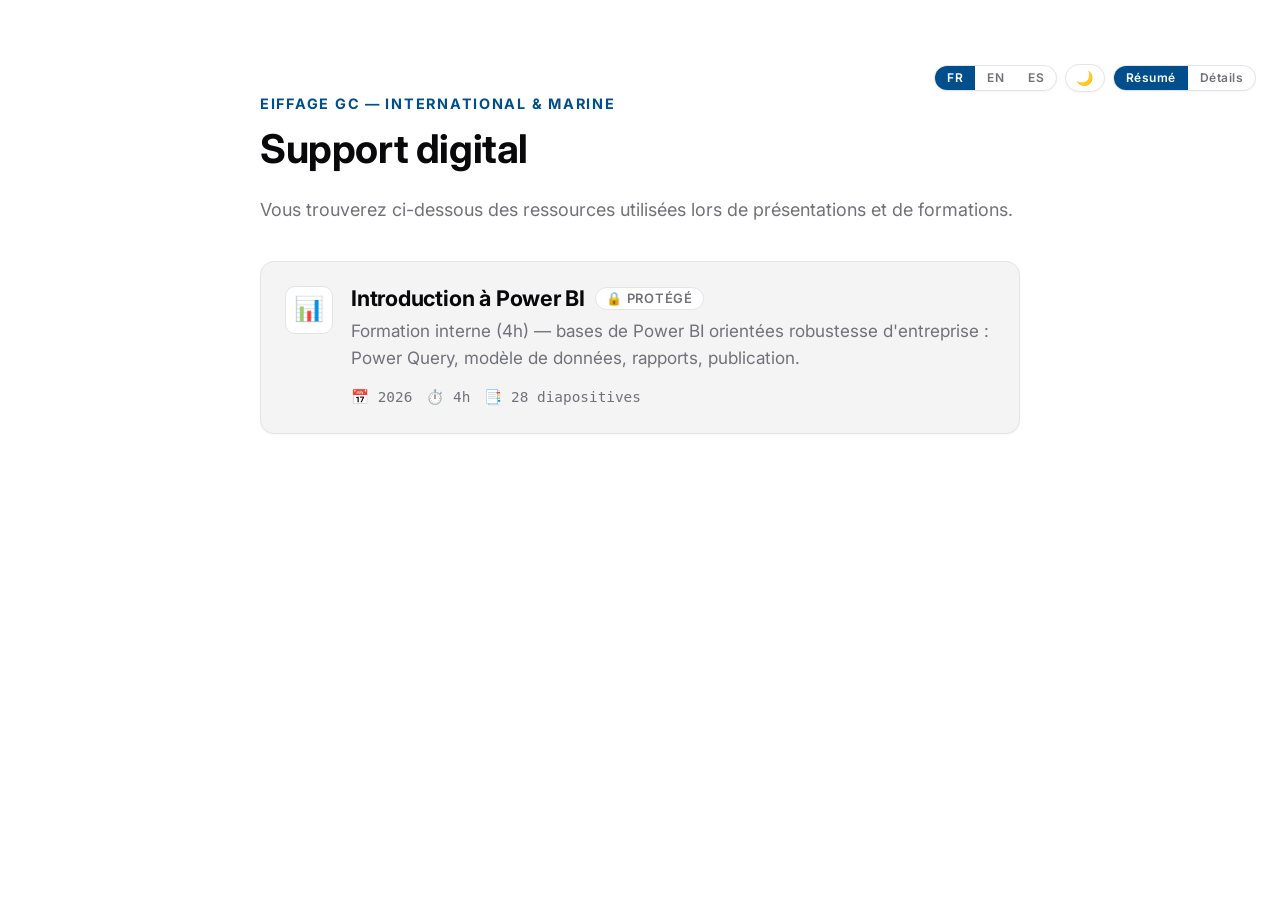
==== commit 3fab6bfd: "Remove password protection from PowerBI deck - Landing page now links directly to powerbi/slides/ind" ====
--- a/index.html
+++ b/index.html
@@ -159,7 +159,7 @@
     <div class="detail" lang="en">Designed to be opened directly in a browser, no install needed — each deck scrolls like a website (FR/EN/ES, light/dark mode, summary or detailed reading).</div>
     <div class="detail" lang="es">Pensados para abrirse directamente en el navegador, sin instalación — cada deck se desplaza como un sitio web (FR/EN/ES, modo claro/oscuro, lectura resumida o detallada).</div>
 
-    <a class="deck-link" href="powerbi/slides/index.protected.html">
+    <a class="deck-link" href="powerbi/slides/index.html">
       <div class="card">
         <div class="card-icon" aria-hidden="true">📊</div>
         <div class="card-body">
--- a/shared/theme/lean.css
+++ b/shared/theme/lean.css
@@ -399,13 +399,31 @@
   display: none;
 }
 
+/* ---------- Deck header (stepper + controls + progress) ---------- */
+/* Barre fixe en haut regroupant stepper gauche, contrôles droite, et barre de
+   progression intégrée au bas. Les slides scrollent en dessous (z-index 200). */
+
+.deck-header {
+  position: fixed;
+  top: 0;
+  left: 0;
+  right: 0;
+  z-index: 200;
+  height: 56px;
+  background: var(--bg);
+  border-bottom: 1px solid var(--border);
+  box-shadow: var(--shadow-sm);
+  display: flex;
+  align-items: center;
+  padding: 0 16px;
+  gap: 16px;
+  overflow: visible;
+}
+
 /* ---------- Deck controls (switcher langue / thème / détail) ---------- */
 
 .deck-controls {
-  position: fixed;
-  top: 16px;
-  right: 16px;
-  z-index: 100;
+  flex-shrink: 0;
   display: flex;
   flex-wrap: wrap;
   justify-content: flex-end;
@@ -472,18 +490,11 @@
   background: var(--bg-alt);
 }
 
-/* ---------- Progress bar / slide counter ---------- */
-/* Indicateur de position dans le deck, géré en JS simple (IntersectionObserver). */
+/* ---------- Progress bar ---------- */
+/* Masquée : la progression est portée par les metro-lines du stepper. */
 
 .progress-bar {
-  position: fixed;
-  top: 0;
-  left: 0;
-  height: 3px;
-  width: 0%;
-  background: var(--accent);
-  z-index: 101;
-  transition: width 0.2s ease;
+  display: none;
 }
 
 .slide-counter {
@@ -528,46 +539,160 @@
   color: var(--text);
 }
 
-/* ---------- Section breadcrumb (en-tête gauche) ---------- */
+/* ---------- Stepper "metro line" (en-tête gauche) ---------- */
+/* Positionné en flex:1 dans .deck-header → occupe tout l'espace à gauche
+   des contrôles, sans déborder dessus. */
 
 .section-breadcrumb {
-  position: fixed;
-  top: 16px;
-  left: 16px;
-  z-index: 100;
+  flex: 1;
+  min-width: 0;
   display: flex;
   align-items: center;
-  gap: 6px;
-  max-width: 50vw;
-  overflow-x: auto;
-  scrollbar-width: none;
-}
-.section-breadcrumb::-webkit-scrollbar { display: none; }
-
-.section-btn {
+  height: 100%;
+  padding: 0 8px;
+  overflow: visible;
+  pointer-events: none;
+}
+
+.metro-station {
   flex: none;
-  padding: 5px 11px;
+  align-self: stretch;
+  position: relative;
+  display: flex;
+  align-items: center;
+  cursor: pointer;
+  pointer-events: auto;
+}
+
+.metro-dot {
+  width: 10px;
+  height: 10px;
+  border-radius: 50%;
+  border: 2px solid var(--border);
+  background: var(--bg);
+  box-shadow: var(--shadow-sm);
+  transition: background 0.2s, border-color 0.2s, transform 0.2s, opacity 0.2s;
+}
+
+.metro-station.passed .metro-dot {
+  background: var(--accent);
+  border-color: var(--accent);
+  opacity: 0.4;
+}
+
+.metro-station.active .metro-dot {
+  background: var(--accent);
+  border-color: var(--accent);
+  transform: scale(1.2);
+}
+
+.metro-station:not(.active):hover .metro-dot {
+  border-color: var(--accent);
+  transform: scale(1.25);
+  opacity: 1;
+}
+
+.metro-line {
+  flex: 1;
+  height: 3px;
+  min-width: 10px;
+  background: var(--border);
+  transition: background 0.2s;
+  pointer-events: none;
+}
+
+.metro-line.passed {
+  background: var(--accent);
+}
+
+/* Label affiché sous le point actif */
+.metro-label {
+  display: none;
+  position: absolute;
+  top: calc(100% + 12px);
+  left: 50%;
+  transform: translateX(-50%);
+  font-size: 10px;
+  font-weight: 700;
+  letter-spacing: 0.05em;
+  text-transform: uppercase;
+  color: var(--accent);
+  white-space: nowrap;
+  font-family: var(--font-sans);
+  pointer-events: none;
+}
+
+.metro-station.active .metro-label {
+  display: none;
+}
+
+/* Première station : ancrage à gauche pour éviter le débordement hors-écran */
+.section-breadcrumb > .metro-station:first-child .metro-label {
+  left: 0;
+  transform: none;
+}
+
+/* Tooltip élégant pour les stations non actives */
+.metro-tooltip {
+  position: absolute;
+  top: calc(100% + 10px);
+  left: 50%;
+  transform: translateX(-50%) translateY(-4px);
+  background: var(--text);
+  color: var(--bg);
   font-size: 11px;
   font-weight: 600;
-  letter-spacing: 0.02em;
   font-family: var(--font-sans);
-  border: 1px solid var(--border);
-  border-radius: 999px;
-  background: var(--bg);
-  color: var(--text-muted);
-  box-shadow: var(--shadow-sm);
-  cursor: pointer;
+  letter-spacing: 0.01em;
+  padding: 5px 10px;
+  border-radius: var(--radius-sm);
   white-space: nowrap;
-  transition: border-color 0.15s, background 0.15s, color 0.15s;
-}
-.section-btn:hover {
-  border-color: var(--accent);
-  color: var(--text);
-}
-.section-btn.active {
-  background: var(--accent);
-  border-color: var(--accent);
-  color: var(--accent-contrast);
+  opacity: 0;
+  pointer-events: none;
+  transition: opacity 0.18s ease, transform 0.18s ease;
+  box-shadow: var(--shadow-md);
+  z-index: 10;
+}
+
+.metro-tooltip::before {
+  content: '';
+  position: absolute;
+  bottom: 100%;
+  left: 50%;
+  transform: translateX(-50%);
+  border: 5px solid transparent;
+  border-bottom-color: var(--text);
+}
+
+.metro-station:hover .metro-tooltip {
+  opacity: 1;
+  transform: translateX(-50%) translateY(0);
+}
+
+/* Rogne le tooltip pour les stations en bord de ligne */
+.section-breadcrumb > div:first-child .metro-tooltip {
+  left: 0;
+  transform: translateY(-4px);
+}
+.section-breadcrumb > div:first-child:hover .metro-tooltip {
+  transform: translateY(0);
+}
+.section-breadcrumb > div:first-child .metro-tooltip::before {
+  left: 10px;
+  transform: none;
+}
+.section-breadcrumb > div:last-child .metro-tooltip {
+  left: auto;
+  right: 0;
+  transform: translateY(-4px);
+}
+.section-breadcrumb > div:last-child:hover .metro-tooltip {
+  transform: translateY(0);
+}
+.section-breadcrumb > div:last-child .metro-tooltip::before {
+  left: auto;
+  right: 10px;
+  transform: none;
 }
 
 /* ---------- Responsive ---------- */
@@ -581,6 +706,7 @@
     grid-template-columns: 1fr;
   }
   .section-breadcrumb { display: none; }
+  .deck-header { gap: 8px; padding: 0 8px; }
 }
 
 /* ---------- Print / PDF export ---------- */
@@ -598,9 +724,7 @@
     min-height: 100vh;
     page-break-after: always;
   }
-  .deck-controls,
-  .section-breadcrumb,
-  .progress-bar,
+  .deck-header,
   .slide-counter {
     display: none !important;
   }
